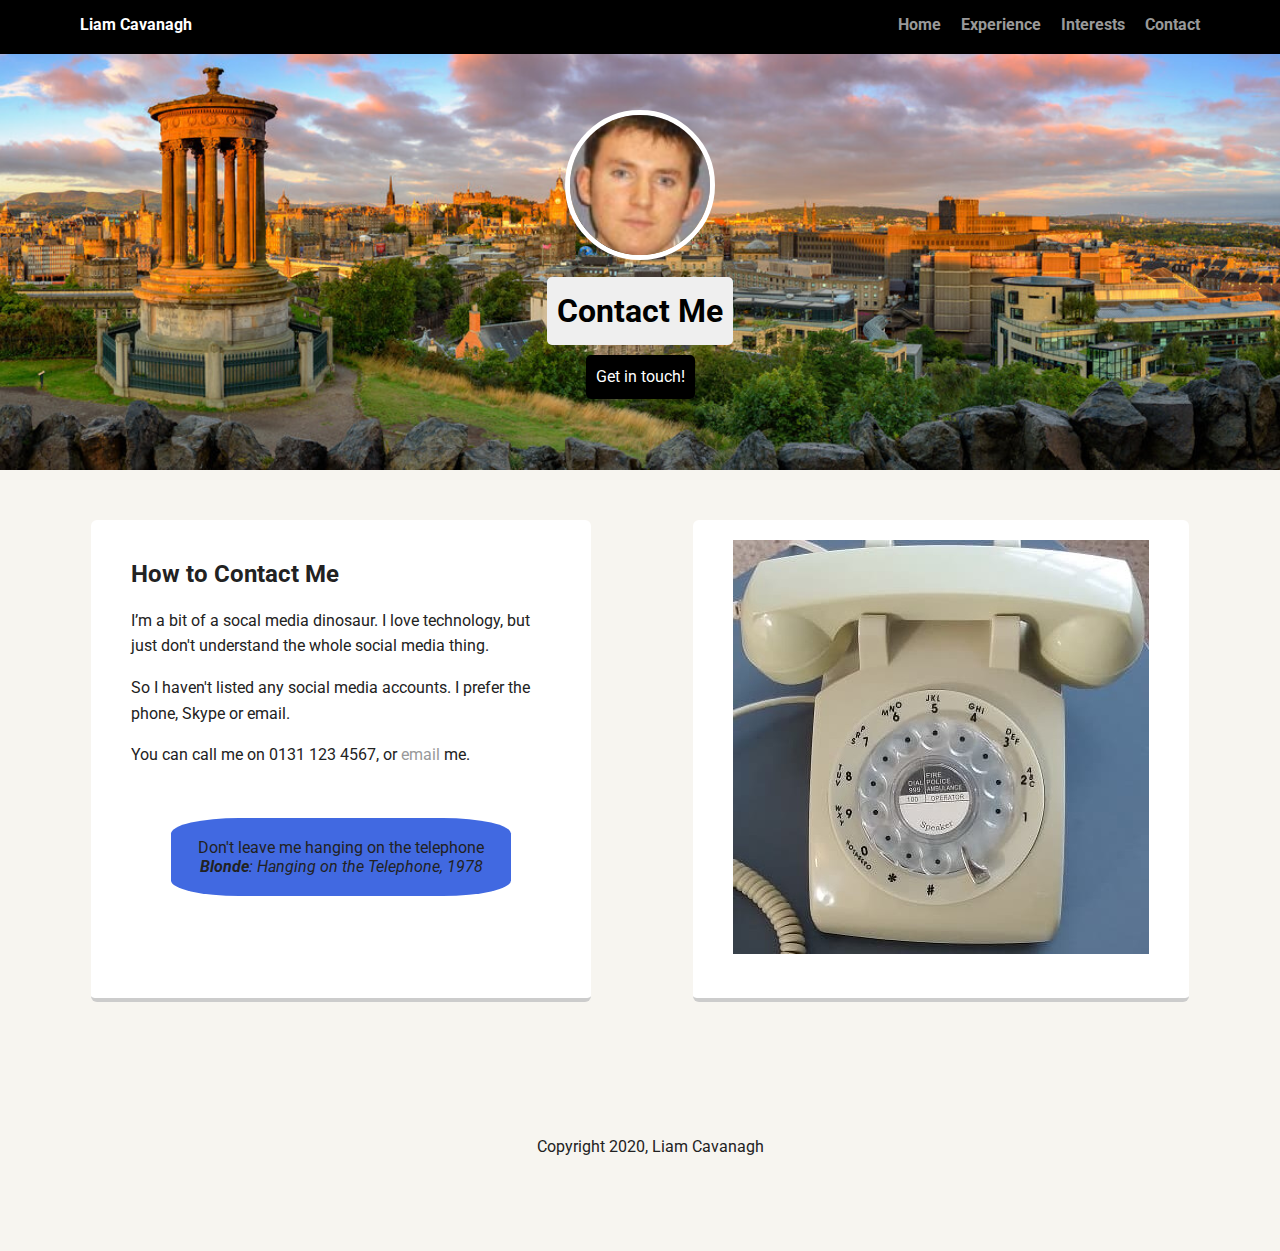
==== contact.html @ 6a2de2a6 "Project 1 files added." ====
<!doctype html>
<html lang="en">
  <head>
    <meta charset="utf-8">
    <title>Liam Cavanagh's Profile</title>
    <meta name="viewport" content="width=device-width, initial-scale=1.0">
    <link rel="stylesheet" href="styles.css">
    <link href="https://fonts.googleapis.com/css?family=Muli%7CRoboto:400,300,500,700,900" rel="stylesheet">
  </head>
  <body>

    <nav class="main-nav">
      <ul class="nav">
        <li class="name">Liam Cavanagh</li>
        <li><a href="index.html">Home</a></li>
        <li><a href="experience.html">Experience</a></li>
        <li><a href="interests.html">Interests</a></li>
        <li><a href="contact.html">Contact</a></li>
      </ul>
    </nav>

    <header>
      <img src="me.jpg" alt="Photograph of Liam Cavanagh" class="profile-image profile-border">
      <h1 class="tag name">Contact Me</h1>
      <p class="tag location">Get in touch!</p>
    </header>

    <main class="flex">

      <section class="card">

        <article>
          <h2>How to Contact Me</h2>
          <p>I’m a bit of a socal media dinosaur. I love technology, but just don't understand the whole social media thing.</p>
          <p>So I haven't listed any social media accounts. I prefer the phone, Skype or email.</p>
          <p>You can call me on 0131 123 4567, or <a href="mailto:liam.cavanagh@outlook.com">email</a> me.</p>
          <blockquote class="quote">
            Don't leave me hanging on the telephone<br>
            <cite><strong>Blonde</strong>: Hanging on the Telephone, 1978</cite>
          </blockquote>
        </article>

      </section>

      <section class="card">

        <aside>
          <div class="img-overflow-scroll"><img src="phone.jpg" alt="A picture of a telephone."></div>
        </aside>

      </section> 

    </main>
    
    <footer>
      <ul>
        <li><a href="https://github.com/LJCavanagh" class="social github" target="blank">Github</a></li>
      </ul>
      <p class="copyright">Copyright 2020, Liam Cavanagh</p>
    </footer>

  </body>
</html>
---- styles.css ----
/* Global Layout Set-up */
* { 
  box-sizing: border-box;
}
  
body {
  margin: 0;
  padding: 0;
  text-align: center;
  font-family: 'Roboto', sans-serif;
  color: #222;
  background: #f7f5f0;
}
/* Link Styles */

a {
  text-decoration: none;
  color: #999;
}
a:hover {
  color: #6633ff;
}

/* Section Styles */

.main-nav {
  width: 100%;
  background: black;
  min-height: 30px;
  padding: 10px;
  position: fixed;
  text-align: center;
}
.nav {
  display: flex;
  justify-content: space-around;
  font-weight: 700;
  list-style-type: none;
  margin: 0 auto;
  padding: 0;
}

.nav .name {
    display: block;
    margin-right: auto;
    color: white;
}
.nav li {
  padding: 5px 10px 10px 10px;
}
.nav a {
  transition: all .5s;
}
.nav a:hover {
  color: white
}

header {
  text-align: center;
  background: url('edinburgh.jpg') no-repeat top center ;
  background-size: cover;
  overflow: hidden;
  padding-top: 60px;
}
header {
  line-height: 1.5;
}
header .profile-image {
  margin-top: 50px;
  width: 150px;
  height: 150px;
  border-radius: 50%;
  transition: all .5s;
}
.profile-border {
  border: 5px solid white;
}
.experience-border {
  border: 5px dashed blue;
}
.interests-border {
  border: 5px solid orange;
}
header .profile-image:hover {
  transform: scale(1.3) rotate(360deg);
}
.tag {
  background-color: #efefef;
  color: black;
  padding: 10px;
  border-radius: 5px;
  display: table;
  margin: 10px auto;
} 
.location {
  background-color: black;
  color: white;
}
.experience {
  background-color: blue;
  color: white;
}
.experience-statement {
  background-color: white;
  color: blue;
}
.interests {
  background-color: orange;
  color: black;
}
.interests-statement{
  background-color: black;
  color: orange;
}
.card {
  margin: 30px;
  padding: 20px 40px 40px;
  max-width: 500px;
  text-align: left;
  background: #fff;
  border-bottom: 4px solid #ccc;
  border-radius: 6px;
  transition: all .5s;
}
.card:hover {
  border-color: #ff99ff;
}

ul.skills {
  padding: 0;
  text-align: center;
}

.skills li {
  border-radius: 6px;
  display: inline-block;
  background: #ff9904;
  color: white;
  padding: 5px 10px;
  margin: 2px;
}

.skills li:nth-child(odd) {
  background: #0399ff;
}

.hobbies-statement {
  color: red;
}

.quote {
  margin-top: 50px;
  background-color: royalblue;
  padding: 20px;
  border-radius: 20%;
  text-align: center;
}

.my-figure {
  background-color: black;
  color: white;
  padding: 10px;
  text-align: center;
  font-size: small;
}

footer {
  width: 100%;
  min-height: 30px;
  padding: 20px 0 40px 20px;
}

footer .copyright {
  top: -8px;
  font-size: .75em;
}

footer ul {
  list-style-type: none;
  margin: 0;
  padding: 0;
}

footer ul li {
  display: inline-block;
}

a.social {
  display: inline-block;
  text-indent: -9999px;
  margin-left: 5px;
  width: 30px;
  height: 30px;
  background-size: 30px 30px;
  opacity: .4;
  transition: all .5s;
}
a.github {
  background-image: url(images/github.svg);
}
a.social:hover {
  opacity: 1;
}
.clearfix {
  clear: both;
}

.img-overflow-hidden{
  overflow: hidden;
}
.img-overflow-scroll{
  overflow: scroll;
}

/* Styles for larger screens */
@media screen and (min-width: 720px) {
  
  .flex {
      display: -ms-flexbox;      /* TWEENER - IE 10 */
      display: flex; 
      max-width: 1200px;
      -ms-flex-pack: distribute;
      justify-content: space-around;
      margin: 0 auto;
  }

  header {
    min-height: 470px;
  }

  .nav {
    max-width: 1200px;
    padding: 0 30px;
  }


  main {
    padding-top: 20px;
  }

  main p {
    line-height: 1.6em;
  }

  footer {
    font-size: 1.3em;
    max-width: 1200px;
    margin: 40px auto;
  }

}
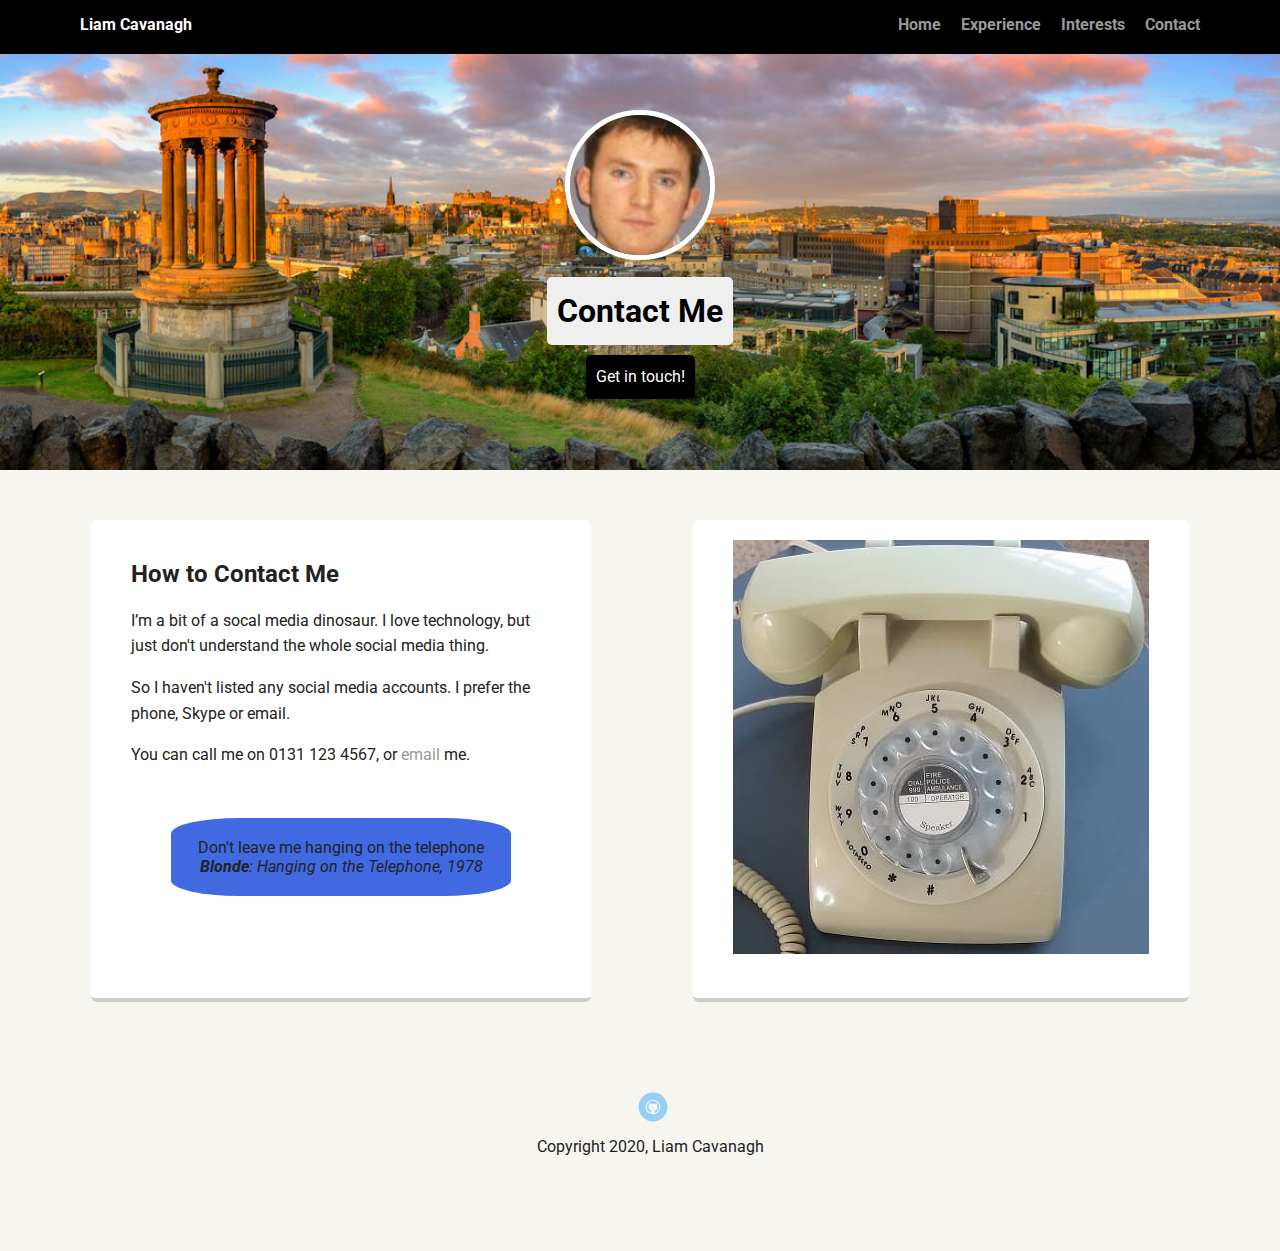
==== commit cbb9baeb: "Add files via upload" ====
--- a/contact.html
+++ b/contact.html
@@ -4,7 +4,7 @@
     <meta charset="utf-8">
     <title>Liam Cavanagh's Profile</title>
     <meta name="viewport" content="width=device-width, initial-scale=1.0">
-    <link rel="stylesheet" href="styles.css">
+    <link rel="stylesheet" href="css/styles.css">
     <link href="https://fonts.googleapis.com/css?family=Muli%7CRoboto:400,300,500,700,900" rel="stylesheet">
   </head>
   <body>
@@ -20,7 +20,7 @@
     </nav>
 
     <header>
-      <img src="me.jpg" alt="Photograph of Liam Cavanagh" class="profile-image profile-border">
+      <img src="img/me.jpg" alt="Photograph of Liam Cavanagh" class="profile-image profile-border">
       <h1 class="tag name">Contact Me</h1>
       <p class="tag location">Get in touch!</p>
     </header>
@@ -45,7 +45,7 @@
       <section class="card">
 
         <aside>
-          <div class="img-overflow-scroll"><img src="phone.jpg" alt="A picture of a telephone."></div>
+          <div class="img-overflow-scroll"><img src="img/phone.jpg" alt="A picture of a telephone."></div>
         </aside>
 
       </section> 
--- a/css/styles.css
+++ b/css/styles.css
@@ -0,0 +1,252 @@
+/* Global Layout Set-up */
+* { 
+  box-sizing: border-box;
+}
+  
+body {
+  margin: 0;
+  padding: 0;
+  text-align: center;
+  font-family: 'Roboto', sans-serif;
+  color: #222;
+  background: #f7f5f0;
+}
+/* Link Styles */
+
+a {
+  text-decoration: none;
+  color: #999;
+}
+a:hover {
+  color: #6633ff;
+}
+
+/* Section Styles */
+
+.main-nav {
+  width: 100%;
+  background: black;
+  min-height: 30px;
+  padding: 10px;
+  position: fixed;
+  text-align: center;
+}
+.nav {
+  display: flex;
+  justify-content: space-around;
+  font-weight: 700;
+  list-style-type: none;
+  margin: 0 auto;
+  padding: 0;
+}
+
+.nav .name {
+    display: block;
+    margin-right: auto;
+    color: white;
+}
+.nav li {
+  padding: 5px 10px 10px 10px;
+}
+.nav a {
+  transition: all .5s;
+}
+.nav a:hover {
+  color: white
+}
+
+header {
+  text-align: center;
+  background: url('../img/edinburgh.jpg') no-repeat top center ;
+  background-size: cover;
+  overflow: hidden;
+  padding-top: 60px;
+}
+header {
+  line-height: 1.5;
+}
+header .profile-image {
+  margin-top: 50px;
+  width: 150px;
+  height: 150px;
+  border-radius: 50%;
+  transition: all .5s;
+}
+.profile-border {
+  border: 5px solid white;
+}
+.experience-border {
+  border: 5px dashed blue;
+}
+.interests-border {
+  border: 5px solid orange;
+}
+header .profile-image:hover {
+  transform: scale(1.3) rotate(360deg);
+}
+.tag {
+  background-color: #efefef;
+  color: black;
+  padding: 10px;
+  border-radius: 5px;
+  display: table;
+  margin: 10px auto;
+} 
+.location {
+  background-color: black;
+  color: white;
+}
+.experience {
+  background-color: blue;
+  color: white;
+}
+.experience-statement {
+  background-color: white;
+  color: blue;
+}
+.interests {
+  background-color: orange;
+  color: black;
+}
+.interests-statement{
+  background-color: black;
+  color: orange;
+}
+.card {
+  margin: 30px;
+  padding: 20px 40px 40px;
+  max-width: 500px;
+  text-align: left;
+  background: #fff;
+  border-bottom: 4px solid #ccc;
+  border-radius: 6px;
+  transition: all .5s;
+}
+.card:hover {
+  border-color: #ff99ff;
+}
+
+ul.skills {
+  padding: 0;
+  text-align: center;
+}
+
+.skills li {
+  border-radius: 6px;
+  display: inline-block;
+  background: #ff9904;
+  color: white;
+  padding: 5px 10px;
+  margin: 2px;
+}
+
+.skills li:nth-child(odd) {
+  background: #0399ff;
+}
+
+.hobbies-statement {
+  color: red;
+}
+
+.quote {
+  margin-top: 50px;
+  background-color: royalblue;
+  padding: 20px;
+  border-radius: 20%;
+  text-align: center;
+}
+
+.my-figure {
+  background-color: black;
+  color: white;
+  padding: 10px;
+  text-align: center;
+  font-size: small;
+}
+
+footer {
+  width: 100%;
+  min-height: 30px;
+  padding: 20px 0 40px 20px;
+}
+
+footer .copyright {
+  top: -8px;
+  font-size: .75em;
+}
+
+footer ul {
+  list-style-type: none;
+  margin: 0;
+  padding: 0;
+}
+
+footer ul li {
+  display: inline-block;
+}
+
+a.social {
+  display: inline-block;
+  text-indent: -9999px;
+  margin-left: 5px;
+  width: 30px;
+  height: 30px;
+  background-size: 30px 30px;
+  opacity: .4;
+  transition: all .5s;
+}
+a.github {
+  background-image: url(../img/github.svg);
+}
+a.social:hover {
+  opacity: 1;
+}
+.clearfix {
+  clear: both;
+}
+
+.img-overflow-hidden{
+  overflow: hidden;
+}
+.img-overflow-scroll{
+  overflow: scroll;
+}
+
+/* Styles for larger screens */
+@media screen and (min-width: 720px) {
+  
+  .flex {
+      display: -ms-flexbox;      /* TWEENER - IE 10 */
+      display: flex; 
+      max-width: 1200px;
+      -ms-flex-pack: distribute;
+      justify-content: space-around;
+      margin: 0 auto;
+  }
+
+  header {
+    min-height: 470px;
+  }
+
+  .nav {
+    max-width: 1200px;
+    padding: 0 30px;
+  }
+
+
+  main {
+    padding-top: 20px;
+  }
+
+  main p {
+    line-height: 1.6em;
+  }
+
+  footer {
+    font-size: 1.3em;
+    max-width: 1200px;
+    margin: 40px auto;
+  }
+
+}
+
